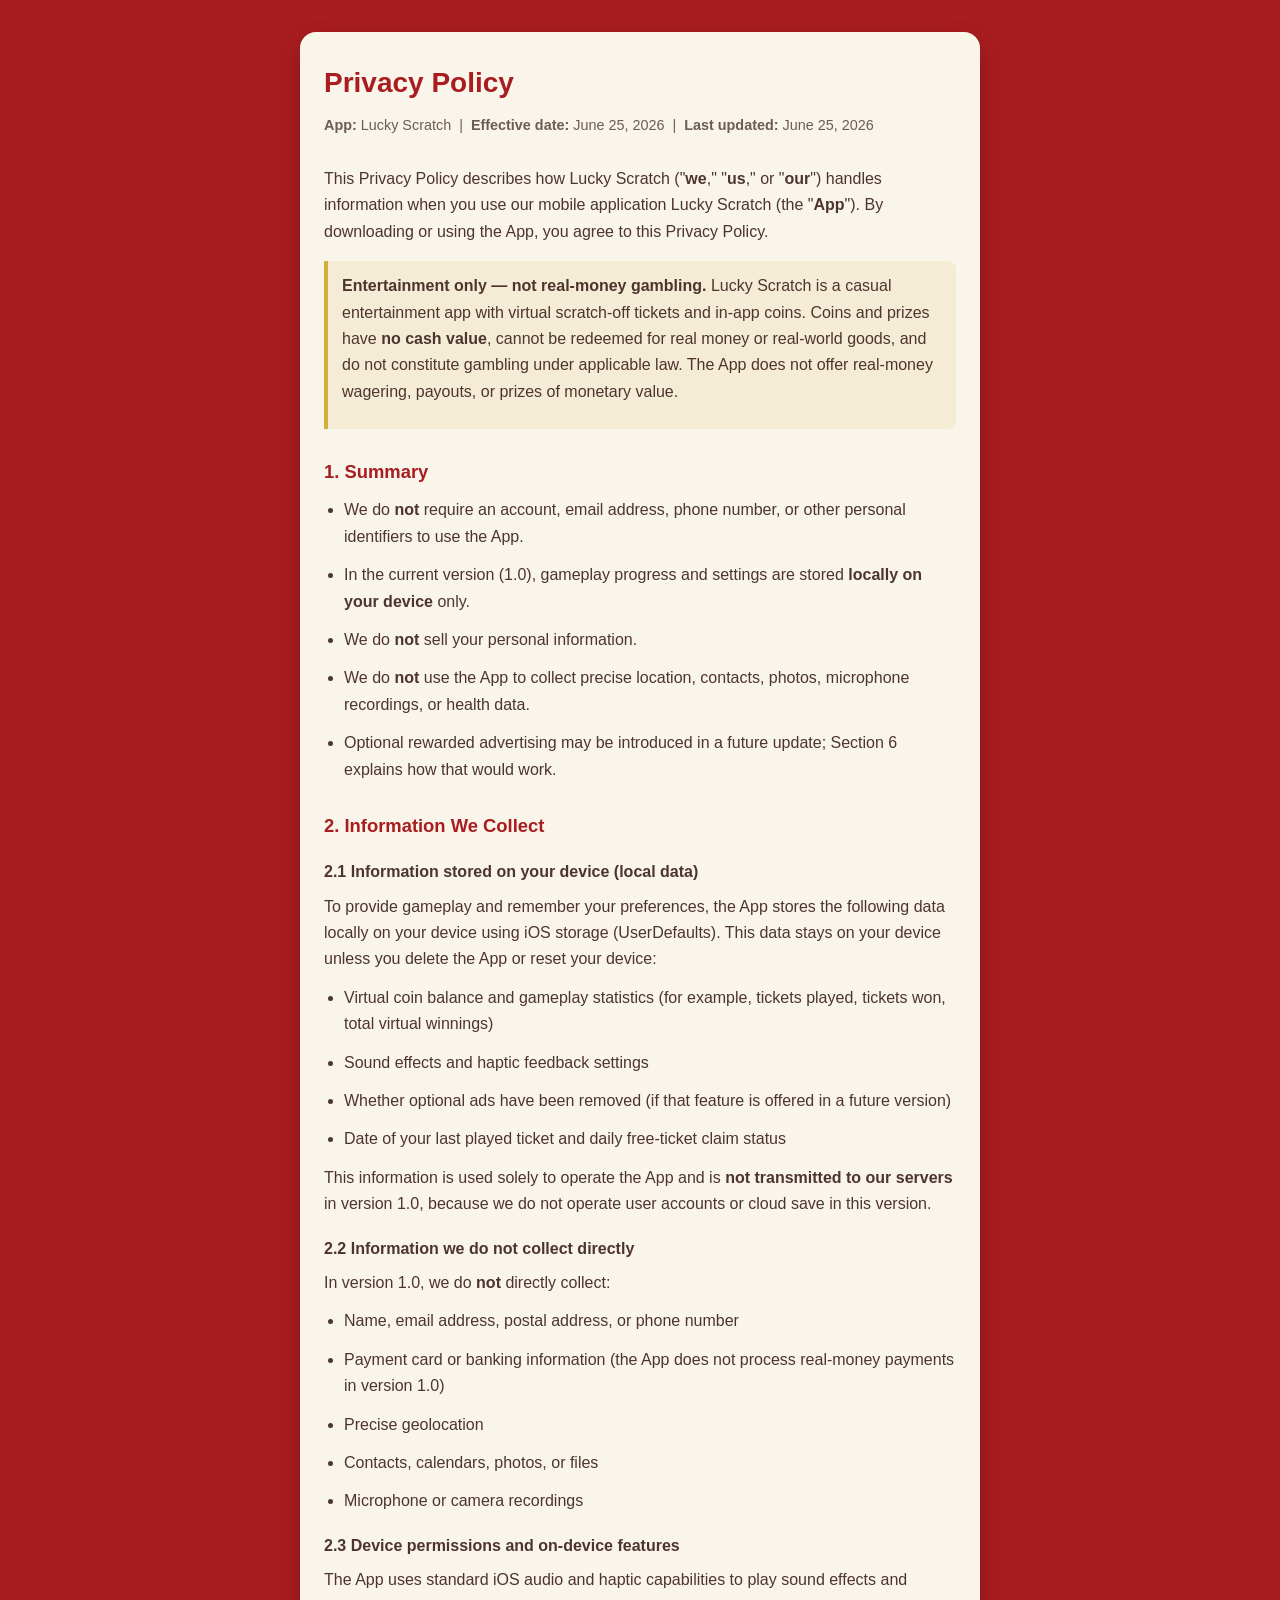
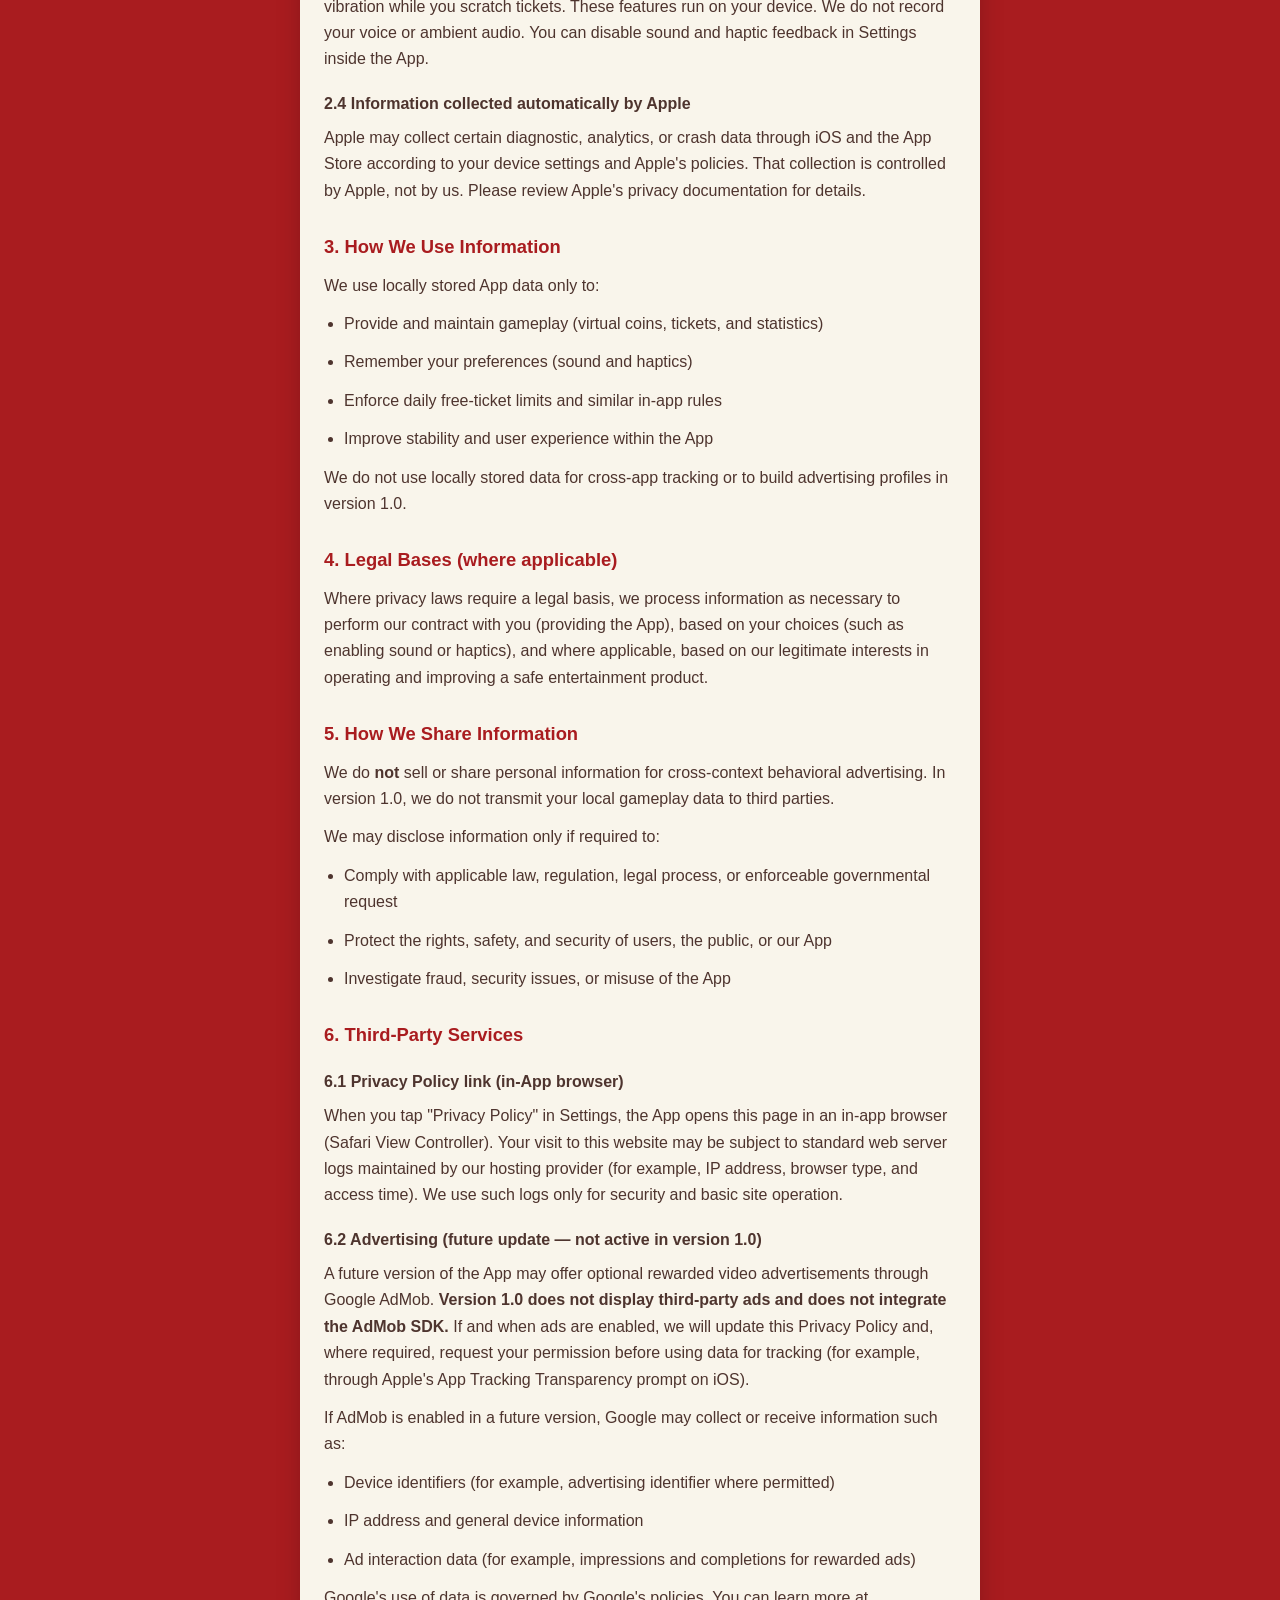
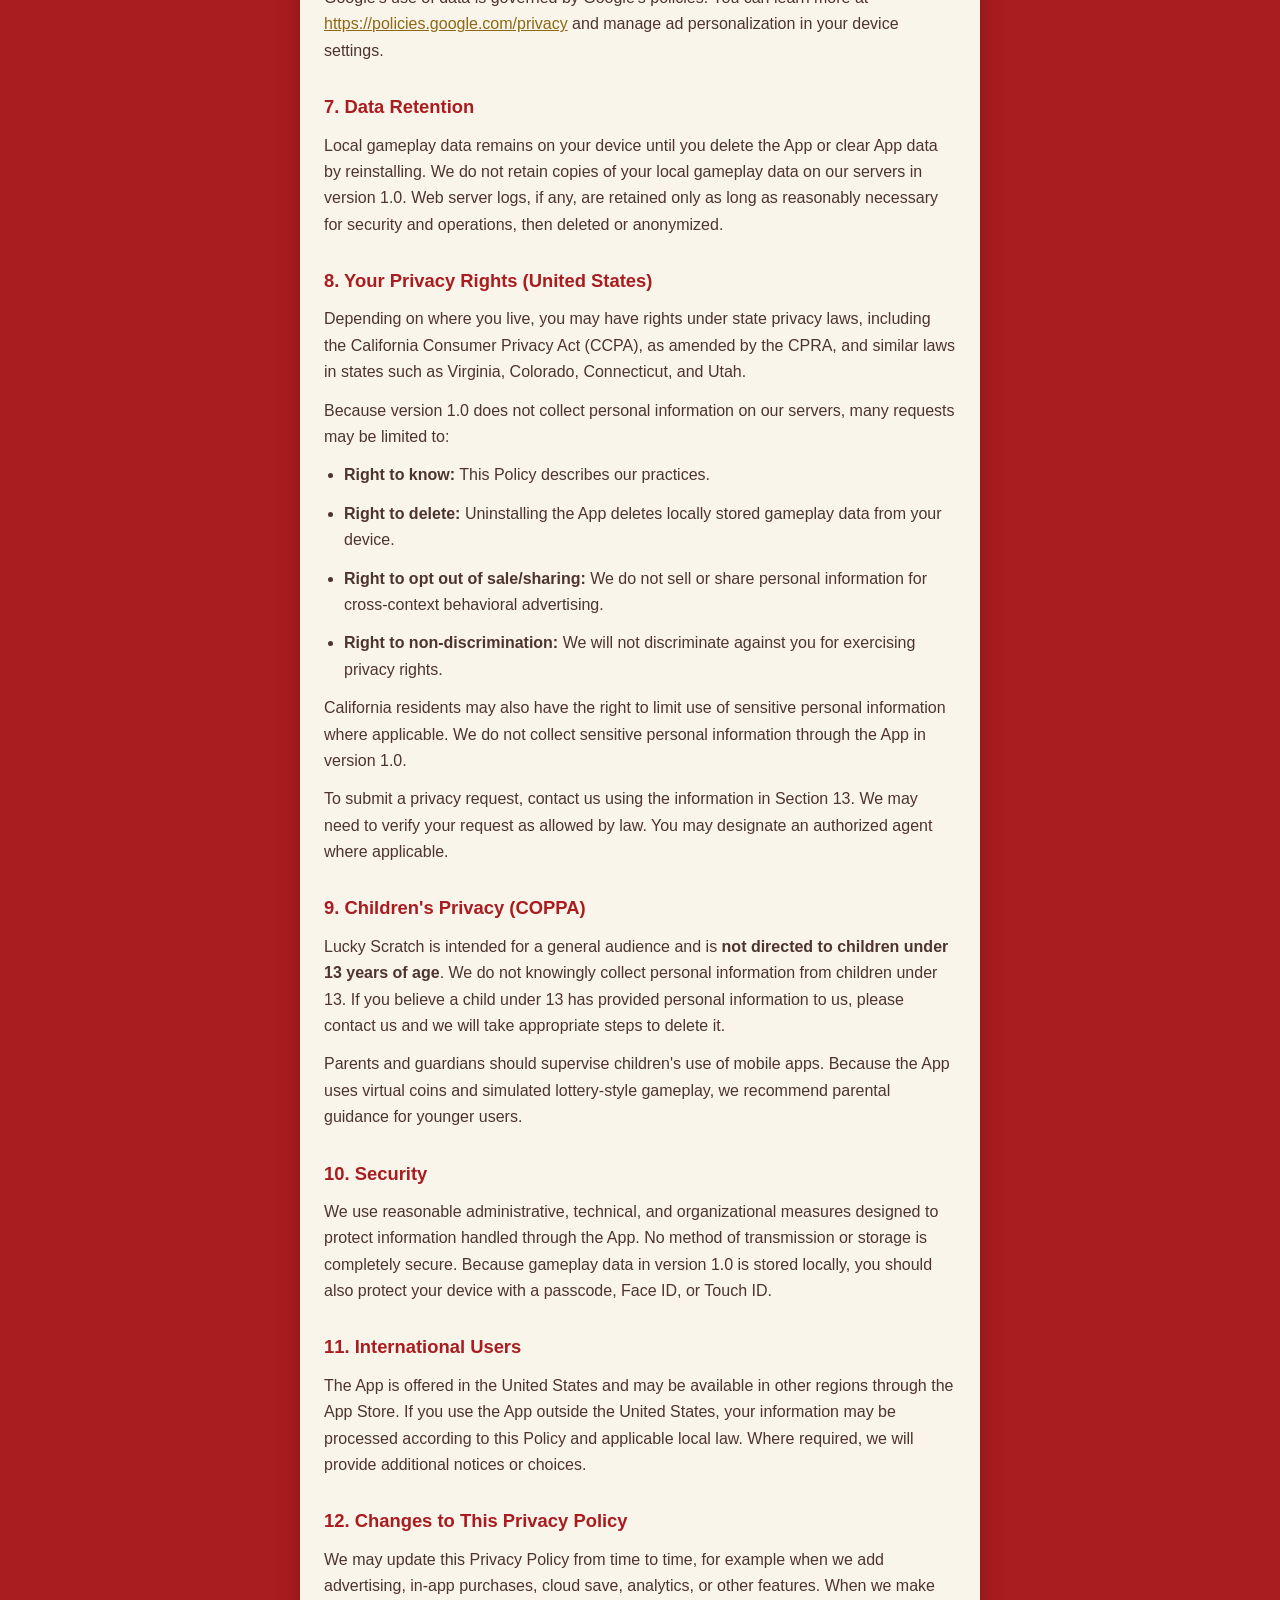
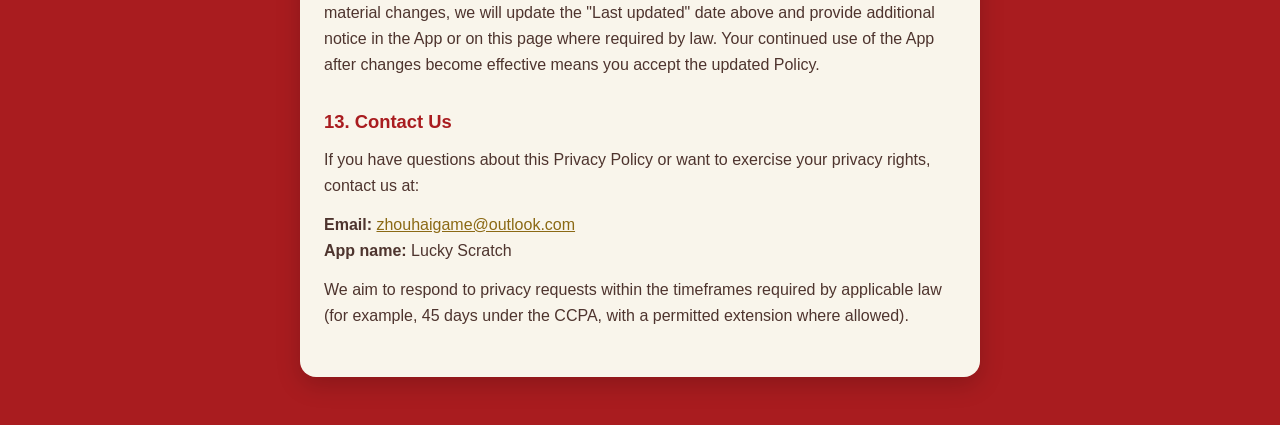
==== docs/index.html @ 294a6f60 "first commit Co-authored-by: Cursor <cursoragent@cursor.com>" ====
<!DOCTYPE html>
<html lang="en">
<head>
  <meta charset="UTF-8">
  <meta name="viewport" content="width=device-width, initial-scale=1">
  <meta http-equiv="refresh" content="0; url=privacy/">
  <title>Lucky Scratch — Legal</title>
  <link rel="canonical" href="privacy/">
</head>
<body>
  <p><a href="privacy/">Privacy Policy — Lucky Scratch</a></p>
</body>
</html>
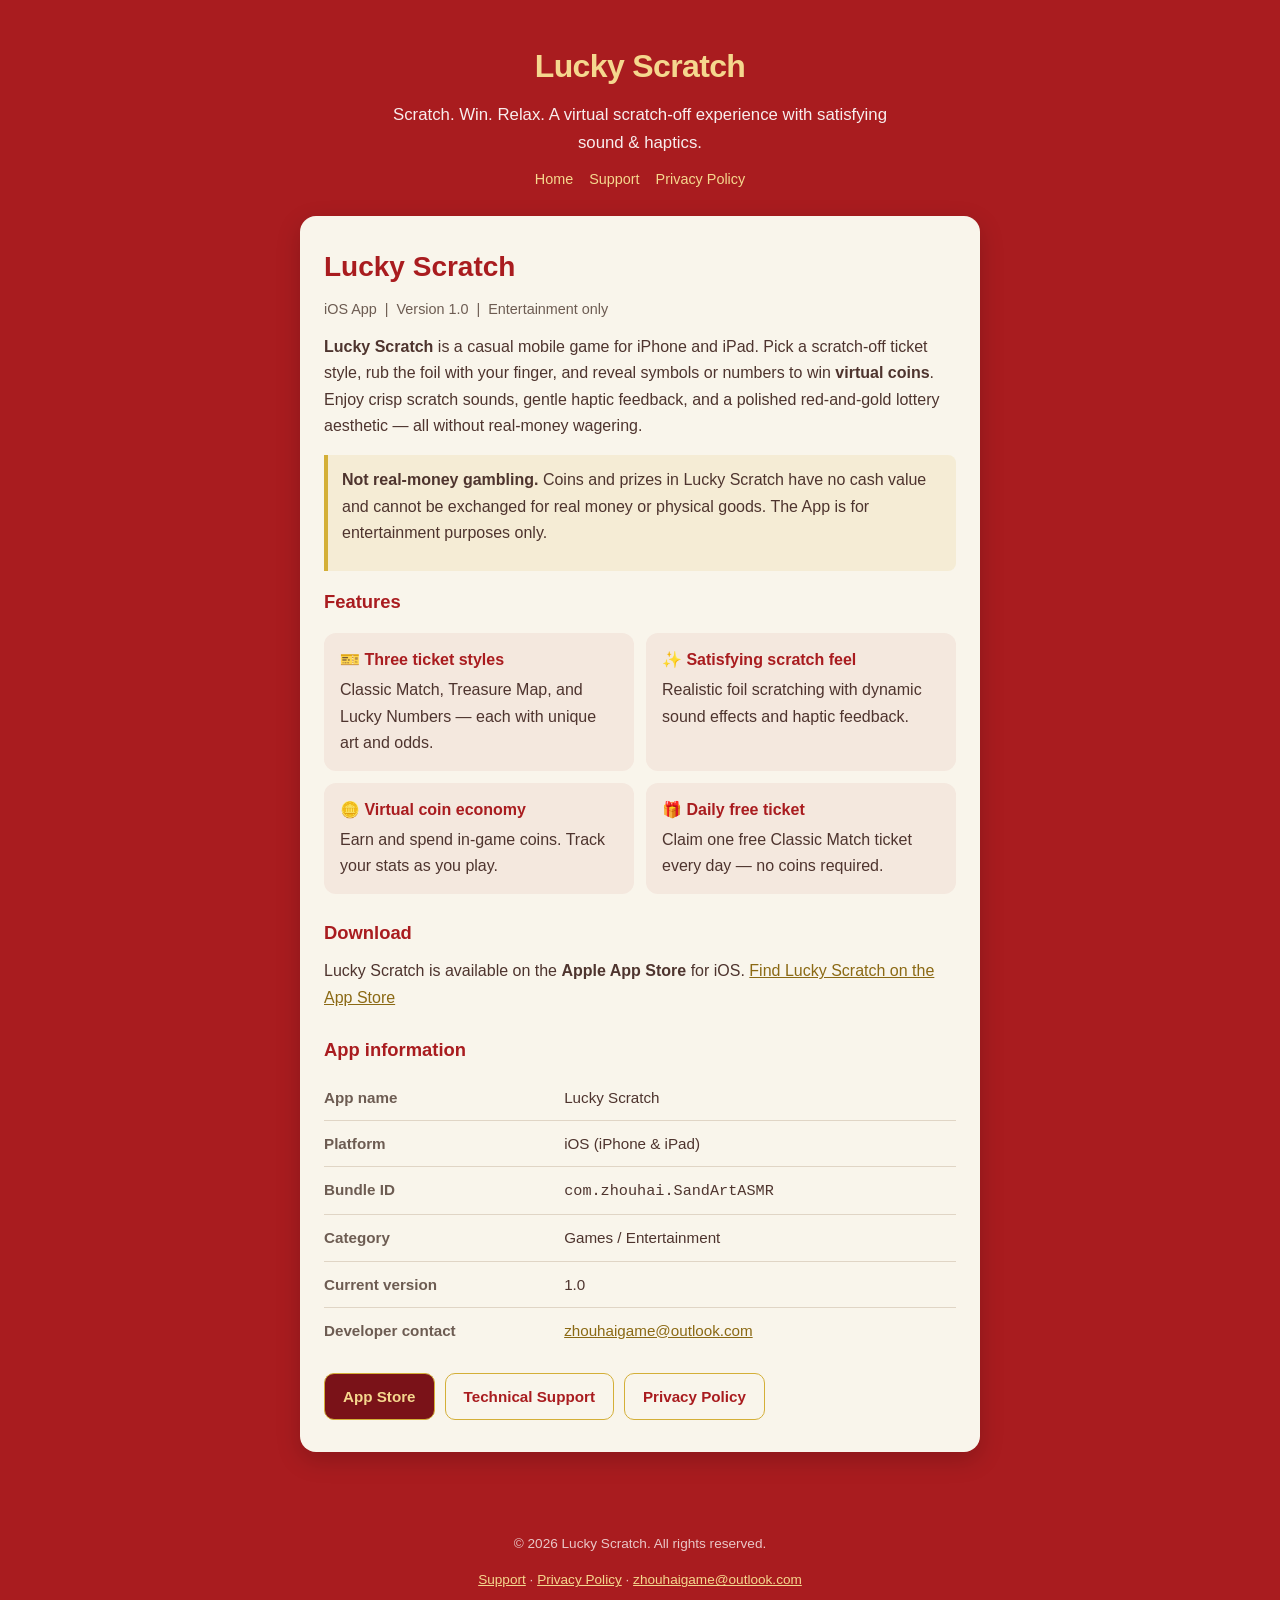
==== commit 6f611930: "Add marketing homepage and technical support page for AdMob Co-authored-by: Cursor <cursoragent@curs" ====
--- a/docs/index.html
+++ b/docs/index.html
@@ -3,11 +3,108 @@
 <head>
   <meta charset="UTF-8">
   <meta name="viewport" content="width=device-width, initial-scale=1">
-  <meta http-equiv="refresh" content="0; url=privacy/">
-  <title>Lucky Scratch — Legal</title>
-  <link rel="canonical" href="privacy/">
+  <meta name="description" content="Lucky Scratch — a relaxing virtual scratch-off lottery game for iOS. Scratch tickets, win virtual coins, and enjoy satisfying ASMR-style sound and haptics. Entertainment only, not real-money gambling.">
+  <meta name="apple-itunes-app" content="app-id=APP_STORE_ID">
+  <title>Lucky Scratch — Virtual Scratch-Off Game for iOS</title>
+  <link rel="stylesheet" href="css/site.css">
+  <link rel="canonical" href="https://swiftzhou.github.io/lucky-scratch-privacy/">
 </head>
 <body>
-  <p><a href="privacy/">Privacy Policy — Lucky Scratch</a></p>
+  <header class="site-header">
+    <p class="logo">Lucky Scratch</p>
+    <p class="tagline">Scratch. Win. Relax. A virtual scratch-off experience with satisfying sound &amp; haptics.</p>
+    <nav class="site-nav" aria-label="Site">
+      <a href="./">Home</a>
+      <a href="support/">Support</a>
+      <a href="privacy/">Privacy Policy</a>
+    </nav>
+  </header>
+
+  <main>
+    <article class="card">
+      <h1>Lucky Scratch</h1>
+      <p class="meta">iOS App &nbsp;|&nbsp; Version 1.0 &nbsp;|&nbsp; Entertainment only</p>
+
+      <p>
+        <strong>Lucky Scratch</strong> is a casual mobile game for iPhone and iPad.
+        Pick a scratch-off ticket style, rub the foil with your finger, and reveal symbols or numbers to win <strong>virtual coins</strong>.
+        Enjoy crisp scratch sounds, gentle haptic feedback, and a polished red-and-gold lottery aesthetic — all without real-money wagering.
+      </p>
+
+      <div class="notice">
+        <p><strong>Not real-money gambling.</strong> Coins and prizes in Lucky Scratch have no cash value and cannot be exchanged for real money or physical goods. The App is for entertainment purposes only.</p>
+      </div>
+
+      <h2>Features</h2>
+      <div class="feature-grid">
+        <div class="feature">
+          <strong>🎫 Three ticket styles</strong>
+          Classic Match, Treasure Map, and Lucky Numbers — each with unique art and odds.
+        </div>
+        <div class="feature">
+          <strong>✨ Satisfying scratch feel</strong>
+          Realistic foil scratching with dynamic sound effects and haptic feedback.
+        </div>
+        <div class="feature">
+          <strong>🪙 Virtual coin economy</strong>
+          Earn and spend in-game coins. Track your stats as you play.
+        </div>
+        <div class="feature">
+          <strong>🎁 Daily free ticket</strong>
+          Claim one free Classic Match ticket every day — no coins required.
+        </div>
+      </div>
+
+      <h2>Download</h2>
+      <p>
+        Lucky Scratch is available on the <strong>Apple App Store</strong> for iOS.
+        <!-- After App Store approval, replace # with your App Store URL, e.g. https://apps.apple.com/app/idXXXXXXXXXX -->
+        <a id="app-store-link" href="https://apps.apple.com/search?term=Lucky%20Scratch">Find Lucky Scratch on the App Store</a>
+      </p>
+
+      <h2>App information</h2>
+      <table class="info-table">
+        <tr>
+          <th>App name</th>
+          <td>Lucky Scratch</td>
+        </tr>
+        <tr>
+          <th>Platform</th>
+          <td>iOS (iPhone &amp; iPad)</td>
+        </tr>
+        <tr>
+          <th>Bundle ID</th>
+          <td><code>com.zhouhai.SandArtASMR</code></td>
+        </tr>
+        <tr>
+          <th>Category</th>
+          <td>Games / Entertainment</td>
+        </tr>
+        <tr>
+          <th>Current version</th>
+          <td>1.0</td>
+        </tr>
+        <tr>
+          <th>Developer contact</th>
+          <td><a href="mailto:zhouhaigame@outlook.com">zhouhaigame@outlook.com</a></td>
+        </tr>
+      </table>
+
+      <div class="btn-row">
+        <a class="btn btn-primary" href="https://apps.apple.com/search?term=Lucky%20Scratch">App Store</a>
+        <a class="btn btn-secondary" href="support/">Technical Support</a>
+        <a class="btn btn-secondary" href="privacy/">Privacy Policy</a>
+      </div>
+    </article>
+  </main>
+
+  <footer class="site-footer">
+    <p>&copy; 2026 Lucky Scratch. All rights reserved.</p>
+    <p>
+      <a href="support/">Support</a> &middot;
+      <a href="privacy/">Privacy Policy</a> &middot;
+      <a href="mailto:zhouhaigame@outlook.com">zhouhaigame@outlook.com</a>
+    </p>
+  </footer>
 </body>
 </html>
--- a/docs/css/site.css
+++ b/docs/css/site.css
@@ -0,0 +1,192 @@
+:root {
+  --bg: #A91C1F;
+  --paper: #F9F5EB;
+  --text: #4E342E;
+  --muted: #6D5C52;
+  --gold: #D4AF37;
+  --gold-light: #F5D78E;
+  --deep-red: #7A1218;
+}
+
+* { box-sizing: border-box; }
+
+body {
+  margin: 0;
+  font-family: -apple-system, BlinkMacSystemFont, "Segoe UI", Roboto, Helvetica, Arial, sans-serif;
+  font-size: 16px;
+  line-height: 1.65;
+  color: var(--text);
+  background: var(--bg);
+}
+
+a { color: #8B6914; }
+
+.site-header {
+  text-align: center;
+  padding: 40px 20px 24px;
+  color: #fff;
+}
+
+.site-header .logo {
+  font-size: 2rem;
+  font-weight: 800;
+  letter-spacing: -0.02em;
+  margin: 0 0 8px;
+  color: var(--gold-light);
+}
+
+.site-header .tagline {
+  margin: 0;
+  font-size: 1.05rem;
+  opacity: 0.92;
+  max-width: 520px;
+  margin-inline: auto;
+}
+
+main {
+  max-width: 720px;
+  margin: 0 auto;
+  padding: 0 20px 48px;
+}
+
+.card {
+  background: var(--paper);
+  border-radius: 16px;
+  padding: 28px 24px 32px;
+  box-shadow: 0 8px 24px rgba(0, 0, 0, 0.18);
+  margin-bottom: 20px;
+}
+
+.card h1 {
+  margin: 0 0 8px;
+  font-size: 1.75rem;
+  color: var(--bg);
+}
+
+.card h2 {
+  margin: 24px 0 10px;
+  font-size: 1.15rem;
+  color: var(--bg);
+}
+
+.card h2:first-of-type { margin-top: 0; }
+
+.card p, .card li { margin: 0 0 12px; }
+
+.card ul { margin: 0 0 12px; padding-left: 1.25rem; }
+
+.meta {
+  margin: 0 0 20px;
+  font-size: 0.9rem;
+  color: var(--muted);
+}
+
+.notice {
+  border-left: 4px solid var(--gold);
+  padding: 12px 14px;
+  margin: 16px 0;
+  background: rgba(212, 175, 55, 0.12);
+  border-radius: 0 8px 8px 0;
+}
+
+.feature-grid {
+  display: grid;
+  grid-template-columns: 1fr;
+  gap: 12px;
+  margin: 16px 0 0;
+}
+
+@media (min-width: 540px) {
+  .feature-grid { grid-template-columns: 1fr 1fr; }
+}
+
+.feature {
+  background: rgba(169, 28, 31, 0.06);
+  border-radius: 12px;
+  padding: 14px 16px;
+}
+
+.feature strong {
+  display: block;
+  margin-bottom: 4px;
+  color: var(--bg);
+}
+
+.btn-row {
+  display: flex;
+  flex-wrap: wrap;
+  gap: 10px;
+  margin-top: 20px;
+}
+
+.btn {
+  display: inline-block;
+  padding: 10px 18px;
+  border-radius: 10px;
+  font-weight: 600;
+  font-size: 0.95rem;
+  text-decoration: none;
+  border: 1.5px solid var(--gold);
+}
+
+.btn-primary {
+  background: var(--deep-red);
+  color: var(--gold-light) !important;
+}
+
+.btn-secondary {
+  background: transparent;
+  color: var(--bg) !important;
+}
+
+.site-footer {
+  text-align: center;
+  padding: 0 20px 32px;
+  font-size: 0.85rem;
+  color: rgba(255, 255, 255, 0.75);
+}
+
+.site-footer a {
+  color: var(--gold-light);
+}
+
+.site-nav {
+  display: flex;
+  flex-wrap: wrap;
+  justify-content: center;
+  gap: 16px;
+  margin-top: 12px;
+}
+
+.site-nav a {
+  color: var(--gold-light);
+  text-decoration: none;
+  font-size: 0.9rem;
+  font-weight: 500;
+}
+
+.site-nav a:hover { text-decoration: underline; }
+
+.info-table {
+  width: 100%;
+  border-collapse: collapse;
+  font-size: 0.95rem;
+}
+
+.info-table th,
+.info-table td {
+  text-align: left;
+  padding: 10px 0;
+  border-bottom: 1px solid #E0D5C5;
+  vertical-align: top;
+}
+
+.info-table th {
+  width: 38%;
+  color: var(--muted);
+  font-weight: 600;
+  padding-right: 12px;
+}
+
+.info-table tr:last-child th,
+.info-table tr:last-child td { border-bottom: none; }
